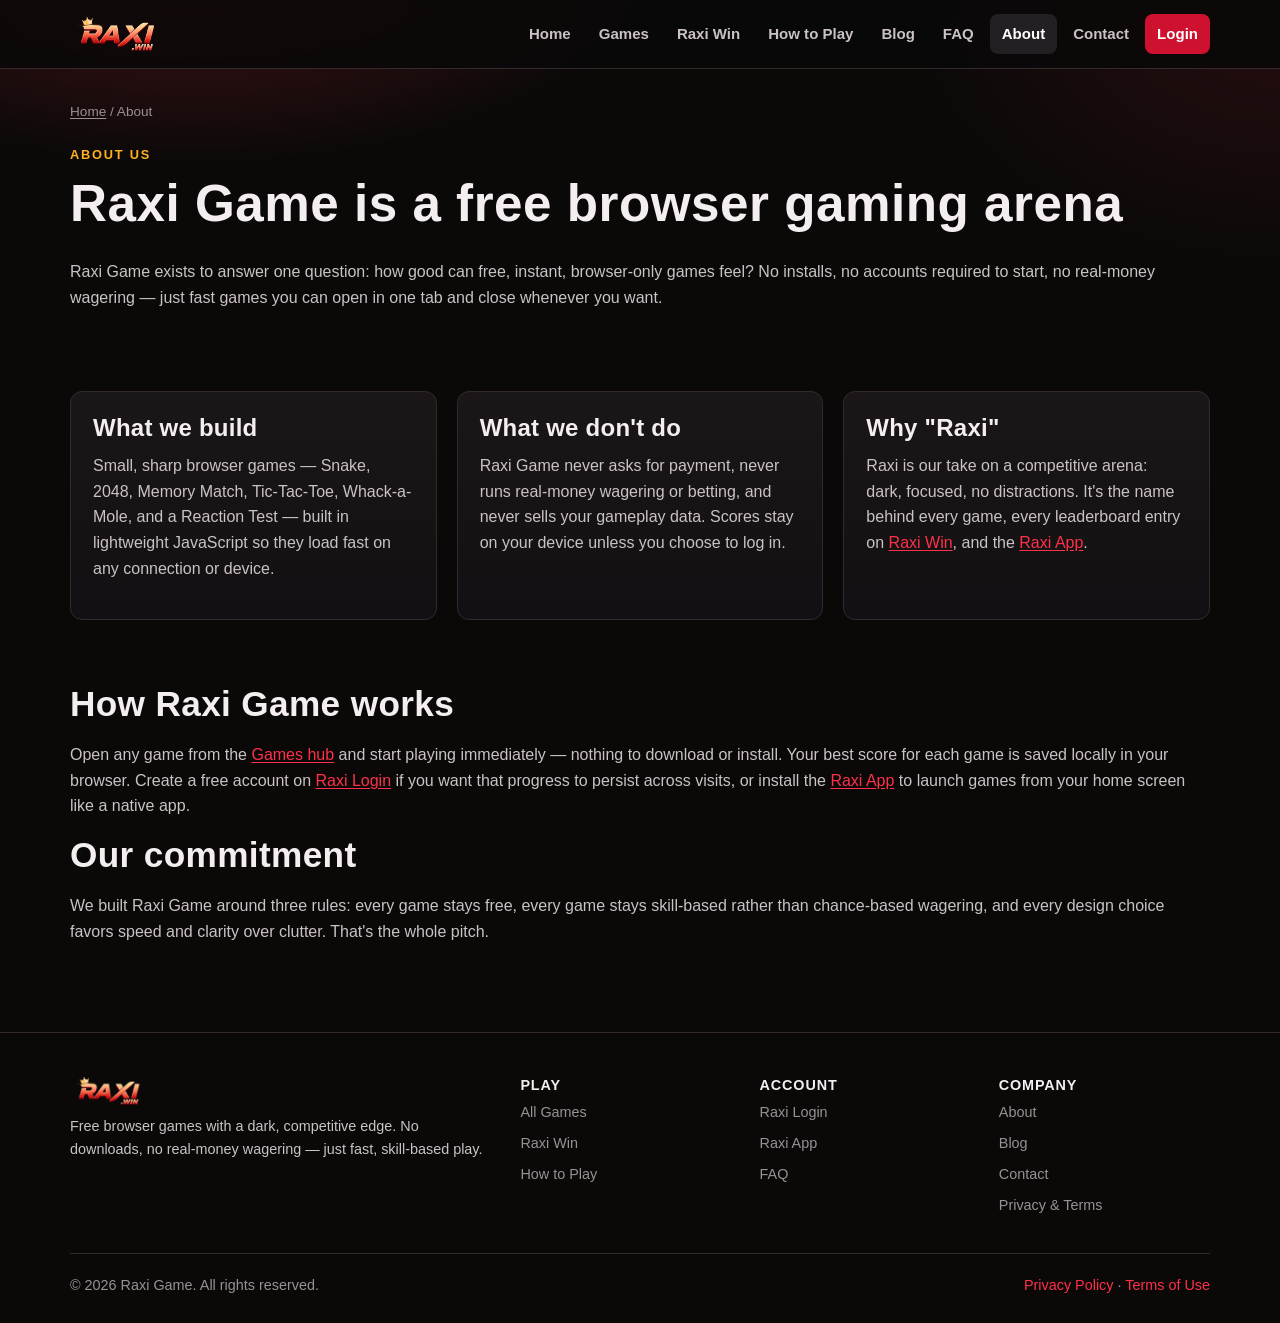
==== about.html @ cf58d837 "Fix Lighthouse-flagged issues to reach 100/100/100/100 site-wide - Bump footer column headings h4->h" ====
<!doctype html>
<html lang="en">
<head>
<meta charset="UTF-8">
<meta name="viewport" content="width=device-width, initial-scale=1">
<title>About Raxi Game — Free Browser Gaming Arena</title>
<meta name="description" content="Raxi Game is a free, skill-based browser gaming site. Learn what we build, why every game is free to play, and why we never offer real-money wagering.">
<link rel="canonical" href="https://rexigame.com/about.html">
<meta name="theme-color" content="#0a0908">
<link rel="icon" href="/icons/favicon.svg" type="image/svg+xml">
<link rel="manifest" href="/manifest.json">
<meta property="og:type" content="website">
<meta property="og:title" content="About Raxi Game — Free Browser Gaming Arena">
<meta property="og:description" content="What Raxi Game is, how it works, and why it will never charge you to play.">
<meta property="og:url" content="https://rexigame.com/about.html">
<meta property="og:site_name" content="Raxi Game">
<meta property="og:image" content="https://rexigame.com/icons/logo.png">
<meta property="og:image:width" content="320">
<meta property="og:image:height" content="120">
<meta name="twitter:card" content="summary">
<meta name="twitter:image" content="https://rexigame.com/icons/logo.png">
<link rel="stylesheet" href="/css/styles.css">
<script type="application/ld+json">
{
  "@context": "https://schema.org",
  "@type": "BreadcrumbList",
  "itemListElement": [
    {"@type": "ListItem", "position": 1, "name": "Home", "item": "https://rexigame.com/"},
    {"@type": "ListItem", "position": 2, "name": "About", "item": "https://rexigame.com/about.html"}
  ]
}
</script>
</head>
<body>
<a class="skip-link" href="#main">Skip to content</a>
<header class="site-header">
  <nav class="nav" aria-label="Primary">
    <a class="brand" href="/"><img src="/icons/logo.png" width="320" height="120" alt="Raxi Game" class="logo-img"></a>
    <button class="nav-toggle" aria-expanded="false" aria-controls="navLinks">&#9776; Menu</button>
    <ul class="nav-links" id="navLinks">
      <li><a href="/">Home</a></li>
      <li><a href="/games.html">Games</a></li>
      <li><a href="/raxi-win.html">Raxi Win</a></li>
      <li><a href="/how-to-play.html">How to Play</a></li>
      <li><a href="/blog.html">Blog</a></li>
      <li><a href="/faq.html">FAQ</a></li>
      <li><a href="/about.html" aria-current="page">About</a></li>
      <li><a href="/contact.html">Contact</a></li>
      <li><a class="nav-cta" href="/raxi-login.html">Login</a></li>
    </ul>
  </nav>
</header>

<main id="main">
  <section class="tight">
    <div class="container">
      <p class="breadcrumb"><a href="/">Home</a> / About</p>
      <span class="eyebrow">About Us</span>
      <h1>Raxi Game is a free browser gaming arena</h1>
      <p class="lead">Raxi Game exists to answer one question: how good can free, instant, browser-only games feel? No installs, no accounts required to start, no real-money wagering — just fast games you can open in one tab and close whenever you want.</p>
    </div>
  </section>

  <section class="tight">
    <div class="container">
      <div class="grid" style="grid-template-columns: repeat(auto-fit, minmax(280px,1fr));">
        <div class="card">
          <h2>What we build</h2>
          <p>Small, sharp browser games — Snake, 2048, Memory Match, Tic-Tac-Toe, Whack-a-Mole, and a Reaction Test — built in lightweight JavaScript so they load fast on any connection or device.</p>
        </div>
        <div class="card">
          <h2>What we don't do</h2>
          <p>Raxi Game never asks for payment, never runs real-money wagering or betting, and never sells your gameplay data. Scores stay on your device unless you choose to log in.</p>
        </div>
        <div class="card">
          <h2>Why "Raxi"</h2>
          <p>Raxi is our take on a competitive arena: dark, focused, no distractions. It's the name behind every game, every leaderboard entry on <a href="/raxi-win.html">Raxi Win</a>, and the <a href="/raxi-app.html">Raxi App</a>.</p>
        </div>
      </div>
    </div>
  </section>

  <section class="tight">
    <div class="container">
      <h2>How Raxi Game works</h2>
      <p>Open any game from the <a href="/games.html">Games hub</a> and start playing immediately — nothing to download or install. Your best score for each game is saved locally in your browser. Create a free account on <a href="/raxi-login.html">Raxi Login</a> if you want that progress to persist across visits, or install the <a href="/raxi-app.html">Raxi App</a> to launch games from your home screen like a native app.</p>
      <h2>Our commitment</h2>
      <p>We built Raxi Game around three rules: every game stays free, every game stays skill-based rather than chance-based wagering, and every design choice favors speed and clarity over clutter. That's the whole pitch.</p>
    </div>
  </section>
</main>

<footer class="site-footer">
  <div class="container">
    <div class="footer-grid">
      <div>
        <a class="brand" href="/"><img src="/icons/logo.png" width="320" height="120" alt="Raxi Game" class="logo-img"></a>
        <p>Free browser games with a dark, competitive edge. No downloads, no real-money wagering — just fast, skill-based play.</p>
      </div>
      <div><h2>Play</h2><ul><li><a href="/games.html">All Games</a></li><li><a href="/raxi-win.html">Raxi Win</a></li><li><a href="/how-to-play.html">How to Play</a></li></ul></div>
      <div><h2>Account</h2><ul><li><a href="/raxi-login.html">Raxi Login</a></li><li><a href="/raxi-app.html">Raxi App</a></li><li><a href="/faq.html">FAQ</a></li></ul></div>
      <div><h2>Company</h2><ul><li><a href="/about.html">About</a></li><li><a href="/blog.html">Blog</a></li><li><a href="/contact.html">Contact</a></li><li><a href="/legal.html">Privacy &amp; Terms</a></li></ul></div>
    </div>
    <div class="footer-bottom">
      <span>&copy; <span id="year"></span> Raxi Game. All rights reserved.</span>
      <span><a href="/legal.html">Privacy Policy</a> &middot; <a href="/legal.html#terms">Terms of Use</a></span>
    </div>
  </div>
</footer>
<script src="/js/main.js"></script>
</body>
</html>
---- css/styles.css ----
/* Raxi Game — core stylesheet. Dark-red gaming theme. No external requests. */

:root {
  --bg: #0a0908;
  --bg-alt: #121012;
  --surface: #1b1719;
  --surface-2: #241f22;
  --border: #34292c;
  --red: #ff3049;
  --red-strong: #cf1130;
  --red-dark: #7a0a1c;
  --red-glow: rgba(255, 48, 73, 0.35);
  --gold: #ffb020;
  --text: #f4eef0;
  --text-dim: #cbc2c5;
  --text-mute: #9a9095;
  --radius: 12px;
  --radius-sm: 8px;
  --max: 1180px;
  --font: -apple-system, BlinkMacSystemFont, "Segoe UI", Roboto, "Helvetica Neue", Arial, sans-serif;
}

* { box-sizing: border-box; }
html { scroll-behavior: smooth; }

body {
  margin: 0;
  background: var(--bg);
  background-image:
    radial-gradient(ellipse 900px 500px at 15% -10%, var(--red-glow), transparent 60%),
    radial-gradient(ellipse 700px 500px at 100% 0%, rgba(255,48,73,0.12), transparent 55%);
  color: var(--text);
  font-family: var(--font);
  line-height: 1.6;
  -webkit-font-smoothing: antialiased;
}

img, svg { max-width: 100%; display: block; }
a { color: var(--red); text-decoration: none; }
a:hover { color: #ff6478; text-decoration: underline; }
p a, .disclosure a, .form-note a, .faq-answer a, .lead a {
  text-decoration: underline;
  text-decoration-color: currentColor;
  text-underline-offset: 2px;
}

h1, h2, h3, h4 {
  font-family: var(--font);
  font-weight: 800;
  letter-spacing: 0.01em;
  line-height: 1.15;
  margin: 0 0 0.5em;
}
h1 { font-size: clamp(2rem, 5vw, 3.2rem); }
h2 { font-size: clamp(1.5rem, 3.4vw, 2.2rem); }
h3 { font-size: clamp(1.15rem, 2.2vw, 1.5rem); }
p { color: var(--text-dim); margin: 0 0 1em; }

.eyebrow {
  display: inline-block;
  color: var(--gold);
  font-weight: 700;
  font-size: 0.8rem;
  letter-spacing: 0.14em;
  text-transform: uppercase;
  margin-bottom: 0.75em;
}

.container { max-width: var(--max); margin: 0 auto; padding: 0 20px; }

/* Skip link */
.skip-link {
  position: absolute;
  left: -999px;
  top: 0;
  background: var(--red-strong);
  color: #fff;
  padding: 12px 18px;
  z-index: 200;
  border-radius: 0 0 8px 0;
  font-weight: 700;
}
.skip-link:focus {
  left: 0;
}

/* Focus visibility for accessibility */
a:focus-visible, button:focus-visible, input:focus-visible,
textarea:focus-visible, select:focus-visible, [tabindex]:focus-visible {
  outline: 3px solid var(--gold);
  outline-offset: 2px;
}

.visually-hidden {
  position: absolute; width: 1px; height: 1px;
  padding: 0; margin: -1px; overflow: hidden;
  clip: rect(0,0,0,0); white-space: nowrap; border: 0;
}

/* Header */
.site-header {
  position: sticky;
  top: 0;
  z-index: 100;
  background: rgba(10, 9, 8, 0.88);
  backdrop-filter: saturate(140%) blur(10px);
  border-bottom: 1px solid var(--border);
}
.nav {
  display: flex;
  align-items: center;
  justify-content: space-between;
  gap: 16px;
  padding: 14px 20px;
  max-width: var(--max);
  margin: 0 auto;
}
.brand {
  display: flex;
  align-items: center;
  gap: 10px;
  font-weight: 900;
  font-size: 1.3rem;
  color: var(--text);
  text-decoration: none;
  letter-spacing: 0.02em;
}
.brand:hover { text-decoration: none; color: var(--text); }
.brand .mark { color: var(--red); }
.logo-img { height: 34px; width: auto; display: block; }
.footer-grid .logo-img { height: 28px; margin-bottom: 10px; }

.nav-links {
  display: flex;
  gap: 4px;
  list-style: none;
  margin: 0;
  padding: 0;
  flex-wrap: wrap;
}
.nav-links a {
  display: inline-block;
  padding: 8px 12px;
  border-radius: var(--radius-sm);
  color: var(--text-dim);
  font-weight: 600;
  font-size: 0.94rem;
}
.nav-links a:hover, .nav-links a[aria-current="page"] {
  color: #fff;
  background: var(--surface-2);
  text-decoration: none;
}
.nav-cta {
  background: var(--red-strong);
  color: #fff !important;
  font-weight: 700;
}
.nav-cta:hover { background: var(--red); }

.nav-toggle {
  display: none;
  background: var(--surface-2);
  border: 1px solid var(--border);
  color: var(--text);
  border-radius: var(--radius-sm);
  padding: 8px 10px;
  font-size: 1.1rem;
}

/* Buttons */
.btn {
  display: inline-flex;
  align-items: center;
  gap: 8px;
  justify-content: center;
  padding: 13px 26px;
  border-radius: 999px;
  font-weight: 700;
  font-size: 1rem;
  border: 2px solid transparent;
  cursor: pointer;
  text-decoration: none;
}
.btn-primary {
  background: var(--red-strong);
  color: #fff;
  box-shadow: 0 8px 24px -8px var(--red-glow);
}
.btn-primary:hover { background: var(--red); color: #fff; text-decoration: none; }
.btn-outline {
  background: transparent;
  border-color: var(--border);
  color: var(--text);
}
.btn-outline:hover { border-color: var(--red); color: #fff; text-decoration: none; }
.btn-block { width: 100%; }
.btn[disabled] { opacity: 0.5; cursor: not-allowed; }

/* Hero */
.hero {
  padding: 64px 0 48px;
  text-align: center;
}
.hero p.lead {
  max-width: 640px;
  margin: 0 auto 1.75em;
  font-size: 1.1rem;
}
.hero-actions {
  display: flex;
  gap: 14px;
  justify-content: center;
  flex-wrap: wrap;
}

/* Sections & cards */
section { padding: 56px 0; }
section.tight { padding: 32px 0; }
.grid {
  display: grid;
  gap: 20px;
  grid-template-columns: repeat(auto-fit, minmax(240px, 1fr));
}
.card {
  background: linear-gradient(180deg, var(--surface), var(--bg-alt));
  border: 1px solid var(--border);
  border-radius: var(--radius);
  padding: 22px;
}
.card h3, .card h2 { color: var(--text); font-size: clamp(1.15rem, 2.2vw, 1.5rem); }
.card .tag {
  display: inline-block;
  font-size: 0.75rem;
  font-weight: 800;
  letter-spacing: 0.08em;
  text-transform: uppercase;
  color: var(--gold);
  border: 1px solid rgba(255,176,32,0.4);
  padding: 3px 9px;
  border-radius: 999px;
  margin-bottom: 10px;
}

.section-head { text-align: center; max-width: 620px; margin: 0 auto 36px; }

/* Stats */
.stats { display: grid; grid-template-columns: repeat(auto-fit, minmax(140px, 1fr)); gap: 18px; }
.stat { text-align: center; padding: 18px; border: 1px solid var(--border); border-radius: var(--radius); background: var(--surface); }
.stat b { display: block; font-size: 1.8rem; color: var(--red); font-weight: 900; }
.stat span { color: var(--text-mute); font-size: 0.85rem; }

/* Tables */
table { width: 100%; border-collapse: collapse; }
th, td { text-align: left; padding: 12px 14px; border-bottom: 1px solid var(--border); }
th { color: var(--text-mute); font-size: 0.78rem; text-transform: uppercase; letter-spacing: 0.06em; }
tr:hover td { background: rgba(255,255,255,0.02); }

/* Forms */
label { display: block; font-weight: 600; margin-bottom: 6px; font-size: 0.92rem; }
input, textarea, select {
  width: 100%;
  padding: 12px 14px;
  background: var(--bg-alt);
  border: 1px solid var(--border);
  border-radius: var(--radius-sm);
  color: var(--text);
  font-size: 1rem;
  font-family: inherit;
  margin-bottom: 16px;
}
input::placeholder, textarea::placeholder { color: var(--text-mute); }
.form-note { color: var(--text-mute); font-size: 0.85rem; margin-top: -8px; }
.field-error { color: #ff8a8a; font-size: 0.85rem; margin-top: -12px; margin-bottom: 14px; display: none; }
.form-status[role="status"] { font-weight: 700; }

/* FAQ */
.faq-item { border: 1px solid var(--border); border-radius: var(--radius); margin-bottom: 12px; background: var(--surface); overflow: hidden; }
.faq-item summary {
  cursor: pointer;
  padding: 16px 20px;
  font-weight: 700;
  color: var(--text);
  list-style: none;
  display: flex;
  justify-content: space-between;
  align-items: center;
}
.faq-item summary::-webkit-details-marker { display: none; }
.faq-item summary::after { content: "+"; color: var(--red); font-size: 1.4rem; font-weight: 400; }
.faq-item[open] summary::after { content: "\2212"; }
.faq-item .faq-answer { padding: 0 20px 18px; color: var(--text-dim); }

/* Breadcrumb */
.breadcrumb { font-size: 0.85rem; color: var(--text-mute); margin-bottom: 18px; }
.breadcrumb a { color: var(--text-mute); }
.breadcrumb a:hover { color: var(--red); }

/* Footer */
.site-footer {
  border-top: 1px solid var(--border);
  padding: 44px 0 26px;
  margin-top: 40px;
  color: var(--text-mute);
  font-size: 0.9rem;
}
.footer-grid {
  display: grid;
  grid-template-columns: 2fr repeat(3, 1fr);
  gap: 28px;
  margin-bottom: 28px;
}
.footer-grid h2 { color: var(--text); font-size: 0.9rem; text-transform: uppercase; letter-spacing: 0.06em; margin: 0 0 0.5em; }
.footer-grid ul { list-style: none; padding: 0; margin: 0; }
.footer-grid li { margin-bottom: 8px; }
.footer-grid a { color: var(--text-mute); }
.footer-grid a:hover { color: var(--red); }
.footer-bottom {
  border-top: 1px solid var(--border);
  padding-top: 20px;
  display: flex;
  justify-content: space-between;
  flex-wrap: wrap;
  gap: 10px;
}
.disclosure {
  background: var(--surface);
  border: 1px solid var(--border);
  border-radius: var(--radius);
  padding: 16px 20px;
  font-size: 0.85rem;
  color: var(--text-mute);
  margin-top: 24px;
}

/* Badges */
.badge { display: inline-block; padding: 4px 10px; border-radius: 999px; font-size: 0.75rem; font-weight: 800; letter-spacing: 0.05em; text-transform: uppercase; }
.badge-free { background: rgba(46, 204, 113, 0.15); color: #4ee08a; }
.badge-new { background: rgba(255,176,32,0.15); color: var(--gold); }

/* Game hub tabs */
.tabs {
  display: flex;
  gap: 8px;
  flex-wrap: wrap;
  border-bottom: 1px solid var(--border);
  padding-bottom: 14px;
  margin-bottom: 24px;
}
.tabs [role="tab"] {
  background: var(--surface);
  border: 1px solid var(--border);
  color: var(--text-dim);
  padding: 10px 16px;
  border-radius: 999px;
  font-weight: 700;
  cursor: pointer;
  font-size: 0.92rem;
}
.tabs [role="tab"][aria-selected="true"] {
  background: var(--red-strong);
  border-color: var(--red-strong);
  color: #fff;
}
.game-panel { padding-top: 6px; }
.game-meta {
  display: flex;
  gap: 22px;
  flex-wrap: wrap;
  margin-bottom: 16px;
  color: var(--text-mute);
  font-size: 0.9rem;
}
.game-meta b { color: var(--text); }
.game-status[role="status"] { min-height: 1.4em; color: var(--text-dim); margin-bottom: 12px; }
.game-stage {
  background: var(--surface);
  border: 1px solid var(--border);
  border-radius: var(--radius);
  padding: 18px;
  display: flex;
  flex-direction: column;
  align-items: center;
  gap: 16px;
}
canvas#snake-canvas {
  background: #121012;
  border-radius: var(--radius-sm);
  width: 100%;
  max-width: 400px;
  height: auto;
  image-rendering: pixelated;
}

.t2048-board {
  display: grid;
  grid-template-columns: repeat(4, 1fr);
  gap: 8px;
  width: 100%;
  max-width: 360px;
}
.t2048-cell {
  aspect-ratio: 1;
  background: var(--bg-alt);
  border-radius: 6px;
  display: flex;
  align-items: center;
  justify-content: center;
  font-weight: 800;
  font-size: 1.1rem;
  color: var(--text-mute);
}
.t2048-cell.filled { color: #fff; background: var(--red-dark); }
.t2048-cell.v8, .t2048-cell.v16 { background: #9c1226; }
.t2048-cell.v32, .t2048-cell.v64 { background: #cf1130; }
.t2048-cell.v128, .t2048-cell.v256, .t2048-cell.v512 { background: #ff3049; }
.t2048-cell.v1024, .t2048-cell.v2048 { background: var(--gold); color: #1b1719; }

.memory-board {
  display: grid;
  grid-template-columns: repeat(4, 1fr);
  gap: 10px;
  width: 100%;
  max-width: 360px;
}
.memory-card {
  aspect-ratio: 1;
  background: var(--bg-alt);
  border: 1px solid var(--border);
  border-radius: var(--radius-sm);
  font-size: 1.5rem;
  color: var(--text-mute);
  cursor: pointer;
}
.memory-card.flipped { background: var(--surface-2); color: var(--text); }
.memory-card.matched { background: var(--red-dark); color: #fff; opacity: 0.85; }

.ttt-board {
  display: grid;
  grid-template-columns: repeat(3, 1fr);
  gap: 8px;
  width: 100%;
  max-width: 280px;
}
.ttt-cell {
  aspect-ratio: 1;
  background: var(--bg-alt);
  border: 1px solid var(--border);
  border-radius: var(--radius-sm);
  font-size: 2rem;
  font-weight: 900;
  color: var(--red);
  cursor: pointer;
}

.whack-board {
  display: grid;
  grid-template-columns: repeat(3, 1fr);
  gap: 12px;
  width: 100%;
  max-width: 320px;
}
.whack-hole {
  aspect-ratio: 1;
  background: var(--bg-alt);
  border: 2px solid var(--border);
  border-radius: 50%;
  cursor: pointer;
}
.whack-hole.up { background: var(--red-strong); border-color: var(--red); box-shadow: 0 0 20px var(--red-glow); }

.reaction-box {
  width: 100%;
  max-width: 360px;
  height: 200px;
  border-radius: var(--radius);
  display: flex;
  align-items: center;
  justify-content: center;
  font-weight: 800;
  font-size: 1.2rem;
  color: #fff;
  cursor: pointer;
  border: none;
}
.reaction-box.idle { background: var(--surface-2); color: var(--text); }
.reaction-box.waiting { background: var(--red-dark); }
.reaction-box.go { background: #1fae5c; }

@media (max-width: 760px) {
  .nav-links { position: fixed; inset: 62px 0 0 0; background: var(--bg); flex-direction: column; padding: 20px; display: none; overflow-y: auto; }
  .nav-links.open { display: flex; }
  .nav-toggle { display: inline-block; }
  .footer-grid { grid-template-columns: 1fr 1fr; }
}
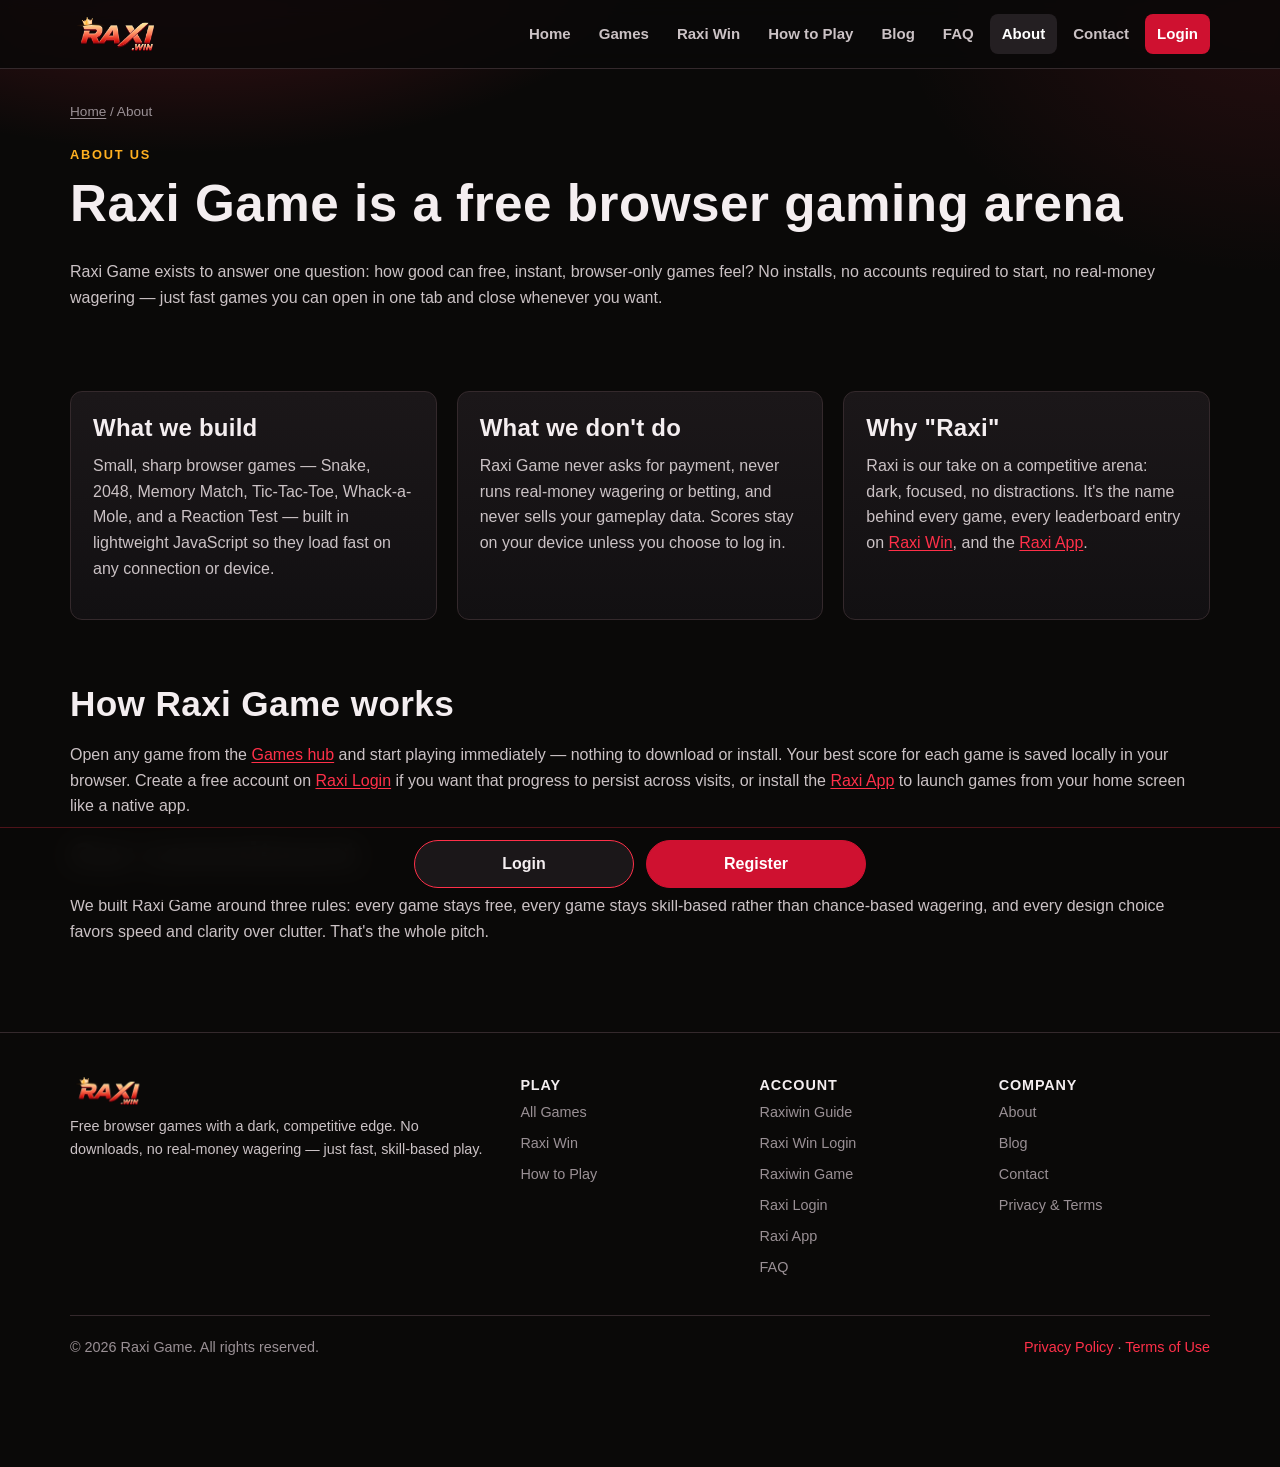
==== commit 1b4422cd: "Add Raxiwin SEO pages and mobile menu improvements" ====
--- a/about.html
+++ b/about.html
@@ -46,7 +46,7 @@
       <li><a href="/faq.html">FAQ</a></li>
       <li><a href="/about.html" aria-current="page">About</a></li>
       <li><a href="/contact.html">Contact</a></li>
-      <li><a class="nav-cta" href="/raxi-login.html">Login</a></li>
+      <li><a class="nav-cta" href="https://www.veergame22.com/#/register?invitationCode=24961166303">Login</a></li>
     </ul>
   </nav>
 </header>
@@ -98,7 +98,7 @@
         <p>Free browser games with a dark, competitive edge. No downloads, no real-money wagering — just fast, skill-based play.</p>
       </div>
       <div><h2>Play</h2><ul><li><a href="/games.html">All Games</a></li><li><a href="/raxi-win.html">Raxi Win</a></li><li><a href="/how-to-play.html">How to Play</a></li></ul></div>
-      <div><h2>Account</h2><ul><li><a href="/raxi-login.html">Raxi Login</a></li><li><a href="/raxi-app.html">Raxi App</a></li><li><a href="/faq.html">FAQ</a></li></ul></div>
+      <div><h2>Account</h2><ul><li><a href="/raxiwin.html">Raxiwin Guide</a></li><li><a href="/raxi-win-login.html">Raxi Win Login</a></li><li><a href="/raxiwin-game.html">Raxiwin Game</a></li><li><a href="/raxi-login.html">Raxi Login</a></li><li><a href="/raxi-app.html">Raxi App</a></li><li><a href="/faq.html">FAQ</a></li></ul></div>
       <div><h2>Company</h2><ul><li><a href="/about.html">About</a></li><li><a href="/blog.html">Blog</a></li><li><a href="/contact.html">Contact</a></li><li><a href="/legal.html">Privacy &amp; Terms</a></li></ul></div>
     </div>
     <div class="footer-bottom">
@@ -107,6 +107,11 @@
     </div>
   </div>
 </footer>
+<div class="sticky-account-ctas" role="group" aria-label="Login or register">
+  <a href="https://www.veergame22.com/#/register?invitationCode=24961166303">Login</a>
+  <a href="https://www.veergame22.com/#/register?invitationCode=24961166303">Register</a>
+</div>
+
 <script src="/js/main.js"></script>
 </body>
 </html>
--- a/css/styles.css
+++ b/css/styles.css
@@ -33,6 +33,7 @@
   font-family: var(--font);
   line-height: 1.6;
   -webkit-font-smoothing: antialiased;
+  padding-bottom: calc(82px + env(safe-area-inset-bottom, 0px));
 }
 
 img, svg { max-width: 100%; display: block; }
@@ -106,6 +107,7 @@
   backdrop-filter: saturate(140%) blur(10px);
   border-bottom: 1px solid var(--border);
 }
+.site-header.menu-open { z-index: 150; }
 .nav {
   display: flex;
   align-items: center;
@@ -129,6 +131,46 @@
 .brand .mark { color: var(--red); }
 .logo-img { height: 34px; width: auto; display: block; }
 .footer-grid .logo-img { height: 28px; margin-bottom: 10px; }
+
+/* Persistent account actions stay clear of the page content and phone home indicator. */
+.sticky-account-ctas {
+  position: fixed;
+  inset: auto 0 0;
+  z-index: 120;
+  display: flex;
+  justify-content: center;
+  gap: 12px;
+  padding: 12px max(20px, env(safe-area-inset-right, 0px)) calc(12px + env(safe-area-inset-bottom, 0px)) max(20px, env(safe-area-inset-left, 0px));
+  border-top: 1px solid rgba(255, 48, 73, 0.28);
+  background: rgba(10, 9, 8, 0.94);
+  backdrop-filter: saturate(140%) blur(12px);
+}
+.sticky-account-ctas a {
+  display: inline-flex;
+  width: min(220px, 50%);
+  min-height: 48px;
+  align-items: center;
+  justify-content: center;
+  border: 1px solid var(--red);
+  border-radius: 999px;
+  background: var(--surface);
+  color: var(--text);
+  font-weight: 800;
+  text-decoration: none;
+  transition: background-color 160ms ease, transform 160ms ease;
+}
+.sticky-account-ctas a:last-child {
+  border-color: var(--red-strong);
+  background: var(--red-strong);
+  color: #fff;
+}
+.sticky-account-ctas a:hover {
+  background: var(--red-dark);
+  color: #fff;
+  transform: translateY(-1px);
+  text-decoration: none;
+}
+.sticky-account-ctas a:last-child:hover { background: var(--red); }
 
 .nav-links {
   display: flex;
@@ -166,6 +208,7 @@
   border-radius: var(--radius-sm);
   padding: 8px 10px;
   font-size: 1.1rem;
+  cursor: pointer;
 }
 
 /* Buttons */
@@ -207,11 +250,68 @@
   margin: 0 auto 1.75em;
   font-size: 1.1rem;
 }
+.hero-art {
+  display: block;
+  width: 100%;
+  max-width: 1000px;
+  height: auto;
+  margin: 44px auto 0;
+  border-radius: var(--radius);
+}
 .hero-actions {
   display: flex;
   gap: 14px;
   justify-content: center;
   flex-wrap: wrap;
+}
+
+/* Shared editorial hero for the Raxi Win guide pages. */
+.seo-hero {
+  display: grid;
+  grid-template-columns: minmax(0, 1fr) minmax(0, 1.05fr);
+  align-items: center;
+  gap: clamp(28px, 5vw, 64px);
+  text-align: left;
+  padding-top: 46px;
+}
+.seo-hero-copy { min-width: 0; }
+.seo-hero-copy .lead { margin: 0 0 1.4em; }
+.seo-hero-art {
+  width: 100%;
+  aspect-ratio: 5 / 3;
+  object-fit: cover;
+  border: 1px solid rgba(255, 48, 73, 0.28);
+  border-radius: 18px;
+  box-shadow: 0 24px 70px rgba(207, 17, 48, 0.2);
+}
+.toc-list {
+  display: flex;
+  flex-wrap: wrap;
+  gap: 10px;
+  margin-top: 18px;
+}
+.toc-list a {
+  display: inline-flex;
+  padding: 8px 12px;
+  border: 1px solid var(--border);
+  border-radius: 999px;
+  color: var(--text-dim);
+  font-size: 0.9rem;
+}
+.toc-list a:hover { border-color: var(--red); color: #fff; text-decoration: none; }
+.content-prose { max-width: 820px; margin: 0 auto; }
+.content-prose p { line-height: 1.8; }
+.step-number {
+  display: inline-flex;
+  width: 34px;
+  height: 34px;
+  align-items: center;
+  justify-content: center;
+  border-radius: 50%;
+  background: var(--red-dark);
+  color: #fff;
+  font-weight: 800;
+  margin-right: 8px;
 }
 
 /* Sections & cards */
@@ -488,8 +588,38 @@
 .reaction-box.go { background: #1fae5c; }
 
 @media (max-width: 760px) {
-  .nav-links { position: fixed; inset: 62px 0 0 0; background: var(--bg); flex-direction: column; padding: 20px; display: none; overflow-y: auto; }
+  .nav-links {
+    position: absolute;
+    top: 100%;
+    left: 0;
+    right: 0;
+    bottom: auto;
+    z-index: 151;
+    display: none;
+    max-height: calc(100vh - 64px);
+    max-height: calc(100dvh - 64px);
+    overflow-x: hidden;
+    overflow-y: auto;
+    overscroll-behavior: contain;
+    flex-direction: column;
+    flex-wrap: nowrap;
+    gap: 4px;
+    padding: 16px 20px calc(20px + env(safe-area-inset-bottom, 0px));
+    border-bottom: 1px solid var(--border);
+    background: rgba(10, 9, 8, 0.98);
+    box-shadow: 0 24px 36px rgba(0, 0, 0, 0.48);
+  }
   .nav-links.open { display: flex; }
+  .nav-links li { width: 100%; }
+  .nav-links a { display: flex; width: 100%; min-height: 46px; align-items: center; padding: 10px 14px; }
+  .nav-toggle { position: relative; z-index: 152; min-height: 42px; }
+  body.menu-open { overflow: hidden; }
   .nav-toggle { display: inline-block; }
   .footer-grid { grid-template-columns: 1fr 1fr; }
-}
+  .sticky-account-ctas { gap: 10px; padding-right: 16px; padding-left: 16px; }
+  .sticky-account-ctas a { width: 50%; min-height: 46px; }
+  .seo-hero { grid-template-columns: 1fr; gap: 28px; padding-top: 30px; text-align: center; }
+  .seo-hero-copy .hero-actions { justify-content: center; }
+  .seo-hero-art { grid-row: 1; max-height: 300px; }
+  .content-prose { text-align: left; }
+}
